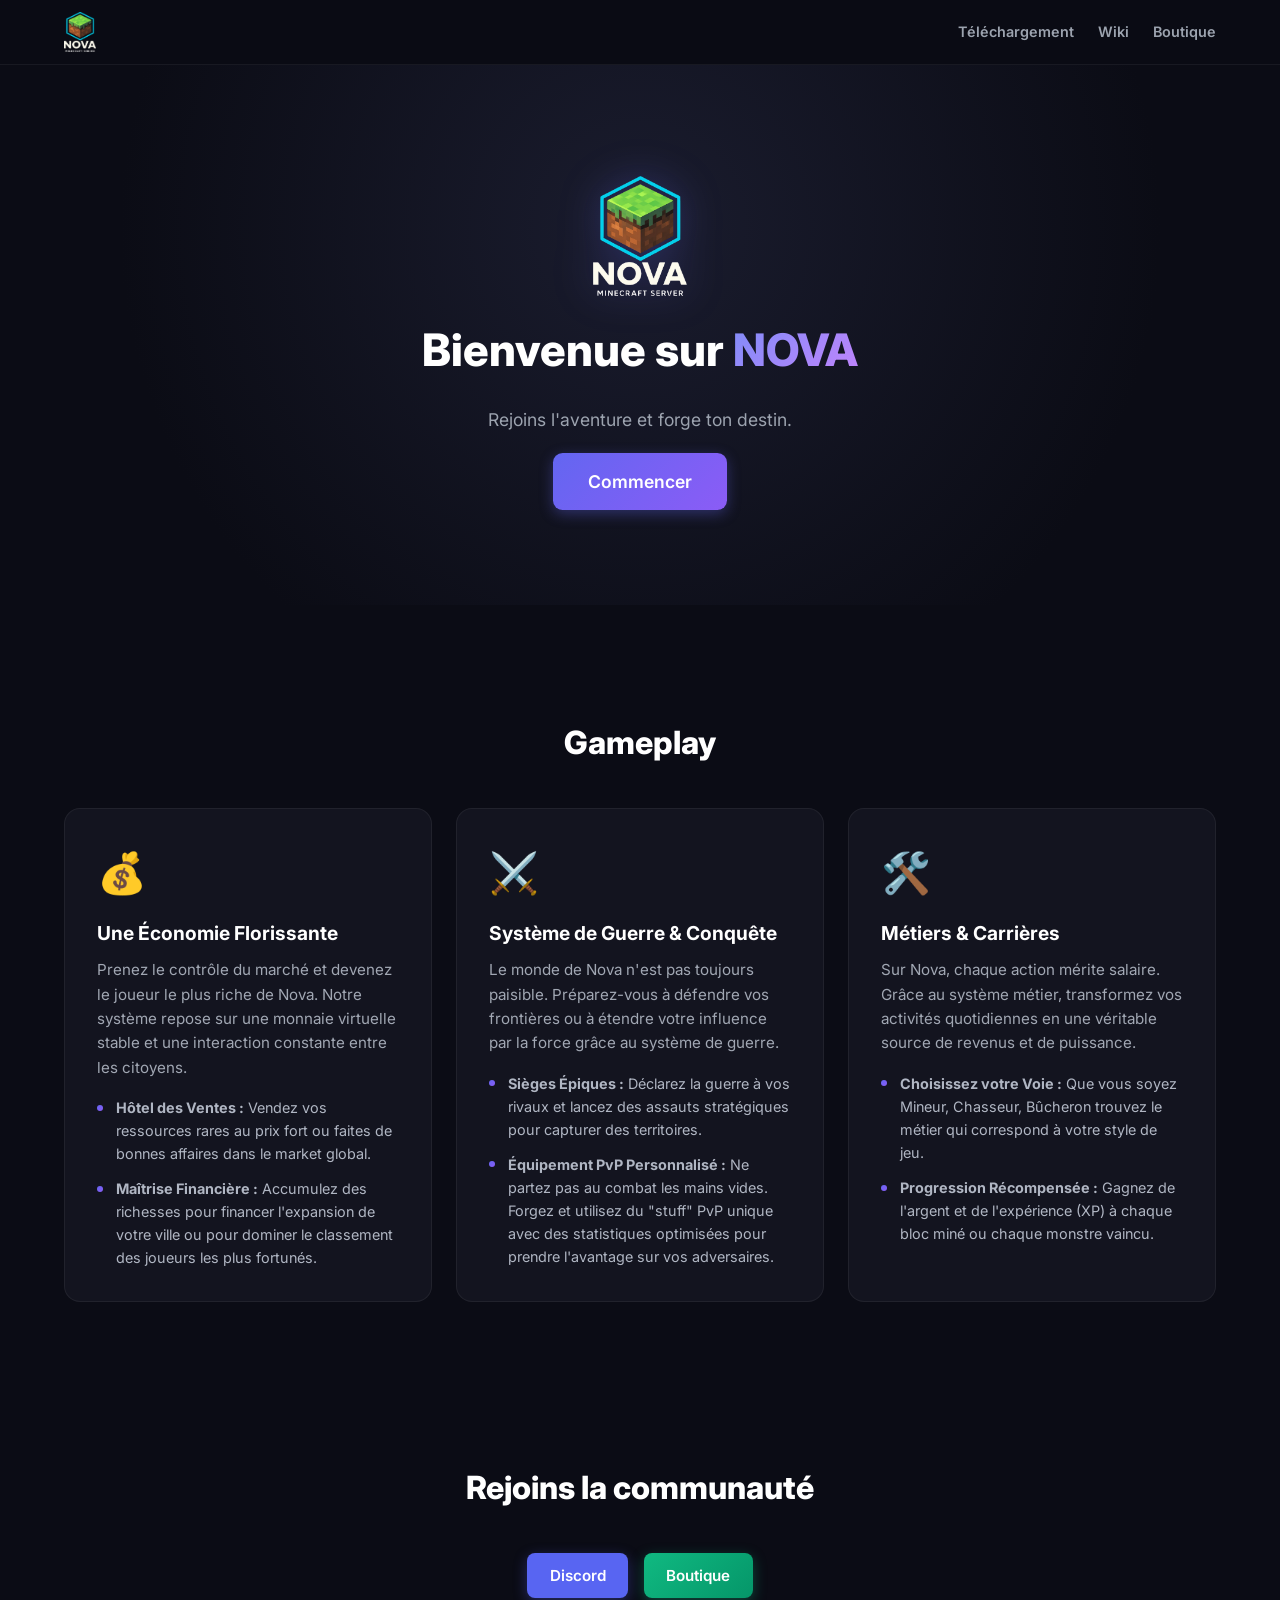
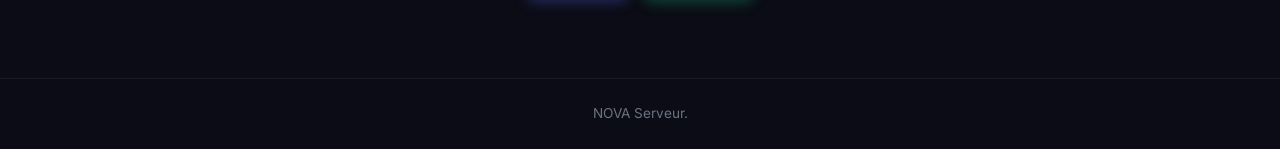
==== index.html @ e37d6893 "Add files via upload" ====
<!DOCTYPE html>
<html lang="fr">
<head>
    <meta charset="UTF-8">
    <meta name="viewport" content="width=device-width, initial-scale=1.0">
    <title>NOVA - Serveur</title>
    <link rel="stylesheet" href="style.css">
    <link href="https://fonts.googleapis.com/css2?family=Inter:wght@400;600;800&display=swap" rel="stylesheet">
</head>
<body>
    <header class="header">
        <nav class="nav container">
            <a href="index.html" class="logo-link">
                <img src="Logo%20Nova.png" alt="Logo NOVA" class="logo-img">
            </a>
            <div class="nav-links">
                <a href="telechargement.html" class="nav-link">Téléchargement</a>
                <a href="wiki.html" class="nav-link">Wiki</a>
                <a href="#" class="nav-link">Boutique</a>
            </div>
        </nav>
    </header>

    <main>
        <section class="hero">
            <div class="hero-content">
                <img src="Logo%20Nova.png" alt="Logo NOVA" class="hero-logo">
                <h1 class="hero-title">Bienvenue sur <span class="accent">NOVA</span></h1>
                <p class="hero-subtitle">Rejoins l'aventure et forge ton destin.</p>
                <a href="telechargement.html" class="btn btn-primary btn-large">Commencer</a>
            </div>
        </section>

        <section class="features container">
            <h2 class="section-title">Gameplay</h2>
            <div class="cards">
                <article class="card">
                    <div class="card-icon">💰</div>
                    <h3 class="card-title">Une Économie Florissante</h3>
                    <p class="card-desc">Prenez le contrôle du marché et devenez le joueur le plus riche de Nova. Notre système repose sur une monnaie virtuelle stable et une interaction constante entre les citoyens.</p>
                    <ul class="card-list">
                        <li><strong>Hôtel des Ventes :</strong> Vendez vos ressources rares au prix fort ou faites de bonnes affaires dans le market global.</li>
                        <li><strong>Maîtrise Financière :</strong> Accumulez des richesses pour financer l'expansion de votre ville ou pour dominer le classement des joueurs les plus fortunés.</li>
                    </ul>
                </article>

                <article class="card">
                    <div class="card-icon">⚔️</div>
                    <h3 class="card-title">Système de Guerre & Conquête</h3>
                    <p class="card-desc">Le monde de Nova n'est pas toujours paisible. Préparez-vous à défendre vos frontières ou à étendre votre influence par la force grâce au système de guerre.</p>
                    <ul class="card-list">
                        <li><strong>Sièges Épiques :</strong> Déclarez la guerre à vos rivaux et lancez des assauts stratégiques pour capturer des territoires.</li>
                        <li><strong>Équipement PvP Personnalisé :</strong> Ne partez pas au combat les mains vides. Forgez et utilisez du "stuff" PvP unique avec des statistiques optimisées pour prendre l'avantage sur vos adversaires.</li>
                    </ul>
                </article>

                <article class="card">
                    <div class="card-icon">🛠️</div>
                    <h3 class="card-title">Métiers & Carrières</h3>
                    <p class="card-desc">Sur Nova, chaque action mérite salaire. Grâce au système métier, transformez vos activités quotidiennes en une véritable source de revenus et de puissance.</p>
                    <ul class="card-list">
                        <li><strong>Choisissez votre Voie :</strong> Que vous soyez Mineur, Chasseur, Bûcheron trouvez le métier qui correspond à votre style de jeu.</li>
                        <li><strong>Progression Récompensée :</strong> Gagnez de l'argent et de l'expérience (XP) à chaque bloc miné ou chaque monstre vaincu.</li>
                    </ul>
                </article>
            </div>
        </section>

        <section class="socials container">
            <h2 class="section-title">Rejoins la communauté</h2>
            <div class="social-buttons">
                <a href="https://discord.gg/uJ5PJA3yca" target="_blank" rel="noopener noreferrer" class="btn btn-discord">
                    Discord
                </a>
                <a href="#" class="btn btn-shop">
                    Boutique
                </a>
            </div>
        </section>
    </main>

    <footer class="footer">
        <p>NOVA Serveur.</p>
    </footer>
</body>
</html>
---- style.css ----
/* Reset & Base */
*, *::before, *::after {
    box-sizing: border-box;
    margin: 0;
    padding: 0;
}

html {
    scroll-behavior: smooth;
}

body {
    font-family: 'Inter', sans-serif;
    background-color: #0b0c15;
    color: #e2e4ea;
    line-height: 1.6;
}

a {
    color: inherit;
    text-decoration: none;
}

/* Container */
.container {
    width: 90%;
    max-width: 1200px;
    margin-left: auto;
    margin-right: auto;
}

/* Header */
.header {
    background: rgba(11, 12, 21, 0.85);
    backdrop-filter: blur(10px);
    border-bottom: 1px solid rgba(255, 255, 255, 0.06);
    position: sticky;
    top: 0;
    z-index: 100;
}

.nav {
    display: flex;
    align-items: center;
    justify-content: space-between;
    padding: 0.75rem 0;
}

.logo-link {
    display: flex;
    align-items: center;
}

.logo-img {
    height: 40px;
    width: auto;
}

.nav-links {
    display: flex;
    gap: 1.5rem;
}

.nav-link {
    font-weight: 600;
    font-size: 0.9rem;
    color: #9ca3af;
    transition: color 0.2s ease;
}

.nav-link:hover,
.nav-link.active {
    color: #ffffff;
}

/* Buttons */
.btn {
    display: inline-flex;
    align-items: center;
    justify-content: center;
    padding: 0.65rem 1.4rem;
    border-radius: 0.5rem;
    font-weight: 600;
    font-size: 0.95rem;
    cursor: pointer;
    border: none;
    transition: transform 0.15s ease, box-shadow 0.2s ease, background-color 0.2s ease;
}

.btn:hover {
    transform: translateY(-2px);
}

.btn-primary {
    background: linear-gradient(135deg, #6366f1 0%, #8b5cf6 100%);
    color: #fff;
    box-shadow: 0 4px 14px rgba(99, 102, 241, 0.35);
}

.btn-primary:hover {
    box-shadow: 0 6px 20px rgba(99, 102, 241, 0.5);
}

.btn-large {
    padding: 0.9rem 2.2rem;
    font-size: 1.1rem;
    border-radius: 0.6rem;
}

.btn-discord {
    background: #5865f2;
    color: #fff;
    box-shadow: 0 4px 14px rgba(88, 101, 242, 0.35);
}

.btn-discord:hover {
    background: #4752c4;
    box-shadow: 0 6px 20px rgba(88, 101, 242, 0.5);
}

.btn-shop {
    background: linear-gradient(135deg, #10b981 0%, #059669 100%);
    color: #fff;
    box-shadow: 0 4px 14px rgba(16, 185, 129, 0.35);
}

.btn-shop:hover {
    box-shadow: 0 6px 20px rgba(16, 185, 129, 0.5);
}

.btn-install {
    background: linear-gradient(135deg, #6366f1 0%, #8b5cf6 100%);
    color: #fff;
    box-shadow: 0 4px 14px rgba(99, 102, 241, 0.35);
}

.btn-install:hover {
    box-shadow: 0 6px 20px rgba(99, 102, 241, 0.5);
}

/* Hero */
.hero {
    display: flex;
    align-items: center;
    justify-content: center;
    text-align: center;
    padding: 5rem 1rem 4rem;
    min-height: 60vh;
    background: radial-gradient(circle at 50% 30%, #1a1c2e 0%, #0b0c15 70%);
}

.hero-content {
    display: flex;
    flex-direction: column;
    align-items: center;
    gap: 1.2rem;
}

.hero-logo {
    height: 120px;
    width: auto;
    filter: drop-shadow(0 0 20px rgba(99, 102, 241, 0.3));
}

.hero-title {
    font-size: 2.8rem;
    font-weight: 800;
    color: #fff;
}

.accent {
    background: linear-gradient(135deg, #818cf8 0%, #c084fc 100%);
    -webkit-background-clip: text;
    -webkit-text-fill-color: transparent;
    background-clip: text;
}

.hero-subtitle {
    font-size: 1.1rem;
    color: #9ca3af;
    max-width: 480px;
}

/* Section titles */
.section-title {
    text-align: center;
    font-size: 2rem;
    font-weight: 800;
    margin-bottom: 2.5rem;
    margin-top: 3rem;
    color: #fff;
}

.page-title {
    text-align: center;
    font-size: 2.4rem;
    font-weight: 800;
    color: #fff;
    margin-top: 2rem;
}

.page-subtitle {
    text-align: center;
    color: #9ca3af;
    margin-bottom: 2.5rem;
}

/* Features / Cards */
.features {
    padding: 4rem 0;
}

.cards {
    display: grid;
    grid-template-columns: repeat(auto-fit, minmax(300px, 1fr));
    gap: 1.5rem;
}

.card {
    background: #13141f;
    border: 1px solid rgba(255, 255, 255, 0.06);
    border-radius: 1rem;
    padding: 2rem;
    transition: transform 0.2s ease, box-shadow 0.2s ease;
}

.card:hover {
    transform: translateY(-4px);
    box-shadow: 0 10px 30px rgba(0, 0, 0, 0.3);
    border-color: rgba(99, 102, 241, 0.2);
}

.card-icon {
    font-size: 2.5rem;
    margin-bottom: 0.8rem;
}

.card-title {
    font-size: 1.2rem;
    font-weight: 700;
    color: #fff;
    margin-bottom: 0.6rem;
}

.card-desc {
    font-size: 0.95rem;
    color: #a1a7b3;
    margin-bottom: 1rem;
}

.card-list {
    list-style: none;
    display: flex;
    flex-direction: column;
    gap: 0.75rem;
}

.card-list li {
    font-size: 0.9rem;
    color: #b0b6c3;
    position: relative;
    padding-left: 1.2rem;
}

.card-list li::before {
    content: '';
    position: absolute;
    left: 0;
    top: 0.55rem;
    width: 6px;
    height: 6px;
    border-radius: 50%;
    background: linear-gradient(135deg, #6366f1, #8b5cf6);
}

/* Socials */
.socials {
    padding: 3rem 0 5rem;
    text-align: center;
}

.social-buttons {
    display: flex;
    justify-content: center;
    gap: 1rem;
    flex-wrap: wrap;
}

/* Downloads page */
.downloads {
    padding: 3rem 0 5rem;
}

.platforms {
    display: grid;
    grid-template-columns: repeat(auto-fit, minmax(260px, 1fr));
    gap: 1.5rem;
}

.platform-card {
    background: #13141f;
    border: 1px solid rgba(255, 255, 255, 0.06);
    border-radius: 1rem;
    padding: 2rem;
    text-align: center;
    display: flex;
    flex-direction: column;
    align-items: center;
    gap: 0.8rem;
    transition: transform 0.2s ease, box-shadow 0.2s ease;
}

.platform-card:hover {
    transform: translateY(-4px);
    box-shadow: 0 10px 30px rgba(0, 0, 0, 0.3);
    border-color: rgba(99, 102, 241, 0.2);
}

.platform-icon {
    color: #818cf8;
    margin-bottom: 0.4rem;
    display: flex;
    align-items: center;
    justify-content: center;
}

.platform-icon img {
    width: 48px;
    height: 48px;
    object-fit: contain;
}

.apple-logo {
    filter: brightness(0) invert(1);
}

.platform-title {
    font-size: 1.25rem;
    font-weight: 700;
    color: #fff;
}

.platform-desc {
    font-size: 0.9rem;
    color: #9ca3af;
    margin-bottom: 0.4rem;
}

/* Footer */
.footer {
    border-top: 1px solid rgba(255, 255, 255, 0.06);
    padding: 1.5rem 0;
    text-align: center;
    color: #6b7280;
    font-size: 0.85rem;
}

/* Responsive */
@media (max-width: 768px) {
    .hero {
        min-height: 50vh;
        padding: 3rem 1rem 2.5rem;
    }

    .hero-logo {
        height: 90px;
    }

    .hero-title {
        font-size: 2rem;
    }

    .page-title {
        font-size: 1.8rem;
    }

    .cards {
        grid-template-columns: 1fr;
    }

    .nav {
        padding: 0.6rem 0;
    }

    .logo-img {
        height: 32px;
    }
}

/* Tabs */
.tabs {
    display: flex;
    justify-content: center;
    gap: 0.5rem;
    margin-bottom: 2rem;
}

.tab-btn {
    background: #13141f;
    color: #9ca3af;
    border: 1px solid rgba(255, 255, 255, 0.08);
    padding: 0.7rem 2rem;
    border-radius: 0.6rem;
    font-weight: 600;
    font-size: 0.95rem;
    cursor: pointer;
    transition: all 0.2s ease;
    font-family: 'Inter', sans-serif;
}

.tab-btn:hover {
    background: #1a1b29;
    color: #fff;
}

.tab-btn.active {
    background: linear-gradient(135deg, #6366f1 0%, #8b5cf6 100%);
    color: #fff;
    border-color: transparent;
    box-shadow: 0 4px 14px rgba(99, 102, 241, 0.35);
}

.tab-content {
    display: none;
    animation: fadeIn 0.3s ease;
}

.tab-content.active {
    display: block;
}

@keyframes fadeIn {
    from { opacity: 0; transform: translateY(8px); }
    to   { opacity: 1; transform: translateY(0); }
}

/* Wiki Layout */
.wiki-hero {
    text-align: center;
    padding: 3rem 1rem 1rem;
    background: radial-gradient(circle at 50% 30%, #1a1c2e 0%, #0b0c15 70%);
}

.wiki-layout {
    display: grid;
    grid-template-columns: 1fr 260px;
    gap: 3rem;
    padding: 2rem 0 5rem;
    align-items: start;
}

.wiki-content {
    min-width: 0;
}

.wiki-section {
    background: #13141f;
    border: 1px solid rgba(255, 255, 255, 0.06);
    border-radius: 1rem;
    padding: 2.5rem;
}

.wiki-section-title {
    font-size: 1.5rem;
    font-weight: 800;
    color: #fff;
    margin-bottom: 1rem;
}

.wiki-intro {
    color: #a1a7b3;
    font-size: 0.95rem;
    margin-bottom: 2rem;
    padding-bottom: 1.5rem;
    border-bottom: 1px solid rgba(255, 255, 255, 0.06);
}

.rule-block {
    margin-bottom: 2rem;
}

.rule-block:last-child {
    margin-bottom: 0;
}

.rule-title {
    font-size: 1.1rem;
    font-weight: 700;
    color: #c084fc;
    margin-bottom: 0.8rem;
}

.rule-list {
    list-style: none;
    display: flex;
    flex-direction: column;
    gap: 0.6rem;
}

.rule-list li {
    font-size: 0.92rem;
    color: #b0b6c3;
    position: relative;
    padding-left: 1.2rem;
}

.rule-list li::before {
    content: '';
    position: absolute;
    left: 0;
    top: 0.55rem;
    width: 6px;
    height: 6px;
    border-radius: 50%;
    background: linear-gradient(135deg, #6366f1, #8b5cf6);
}

.wiki-text {
    font-size: 0.92rem;
    color: #b0b6c3;
    margin-bottom: 0.8rem;
}

/* Wiki Sidebar */
.wiki-sidebar {
    position: sticky;
    top: 90px;
}

.wiki-sidebar-inner {
    background: #13141f;
    border: 1px solid rgba(255, 255, 255, 0.06);
    border-radius: 1rem;
    padding: 1.5rem;
}

.wiki-sidebar-title {
    font-size: 1rem;
    font-weight: 700;
    color: #fff;
    margin-bottom: 1rem;
}

.wiki-nav {
    display: flex;
    flex-direction: column;
    gap: 0.4rem;
}

.wiki-nav-link {
    font-size: 0.88rem;
    color: #9ca3af;
    padding: 0.4rem 0.6rem;
    border-radius: 0.4rem;
    transition: all 0.15s ease;
}

.wiki-nav-link:hover {
    background: rgba(99, 102, 241, 0.1);
    color: #fff;
}

.wiki-nav-link.sub {
    padding-left: 1.2rem;
    font-size: 0.82rem;
}

@media (max-width: 768px) {
    .wiki-layout {
        grid-template-columns: 1fr;
    }

    .wiki-sidebar {
        position: relative;
        top: 0;
        order: -1;
    }

    .wiki-section {
        padding: 1.5rem;
    }
}

/* Wiki Table */
.table-wrapper {
    overflow-x: auto;
    border-radius: 0.6rem;
    border: 1px solid rgba(255, 255, 255, 0.06);
}

.wiki-table {
    width: 100%;
    border-collapse: collapse;
    font-size: 0.9rem;
}

.wiki-table thead {
    background: linear-gradient(135deg, #6366f1 0%, #8b5cf6 100%);
}

.wiki-table th {
    padding: 0.8rem 1rem;
    text-align: left;
    font-weight: 600;
    color: #fff;
}

.wiki-table td {
    padding: 0.7rem 1rem;
    color: #b0b6c3;
    border-bottom: 1px solid rgba(255, 255, 255, 0.04);
}

.wiki-table tbody tr:nth-child(even) {
    background: rgba(255, 255, 255, 0.02);
}

.wiki-table tbody tr:hover {
    background: rgba(99, 102, 241, 0.08);
}
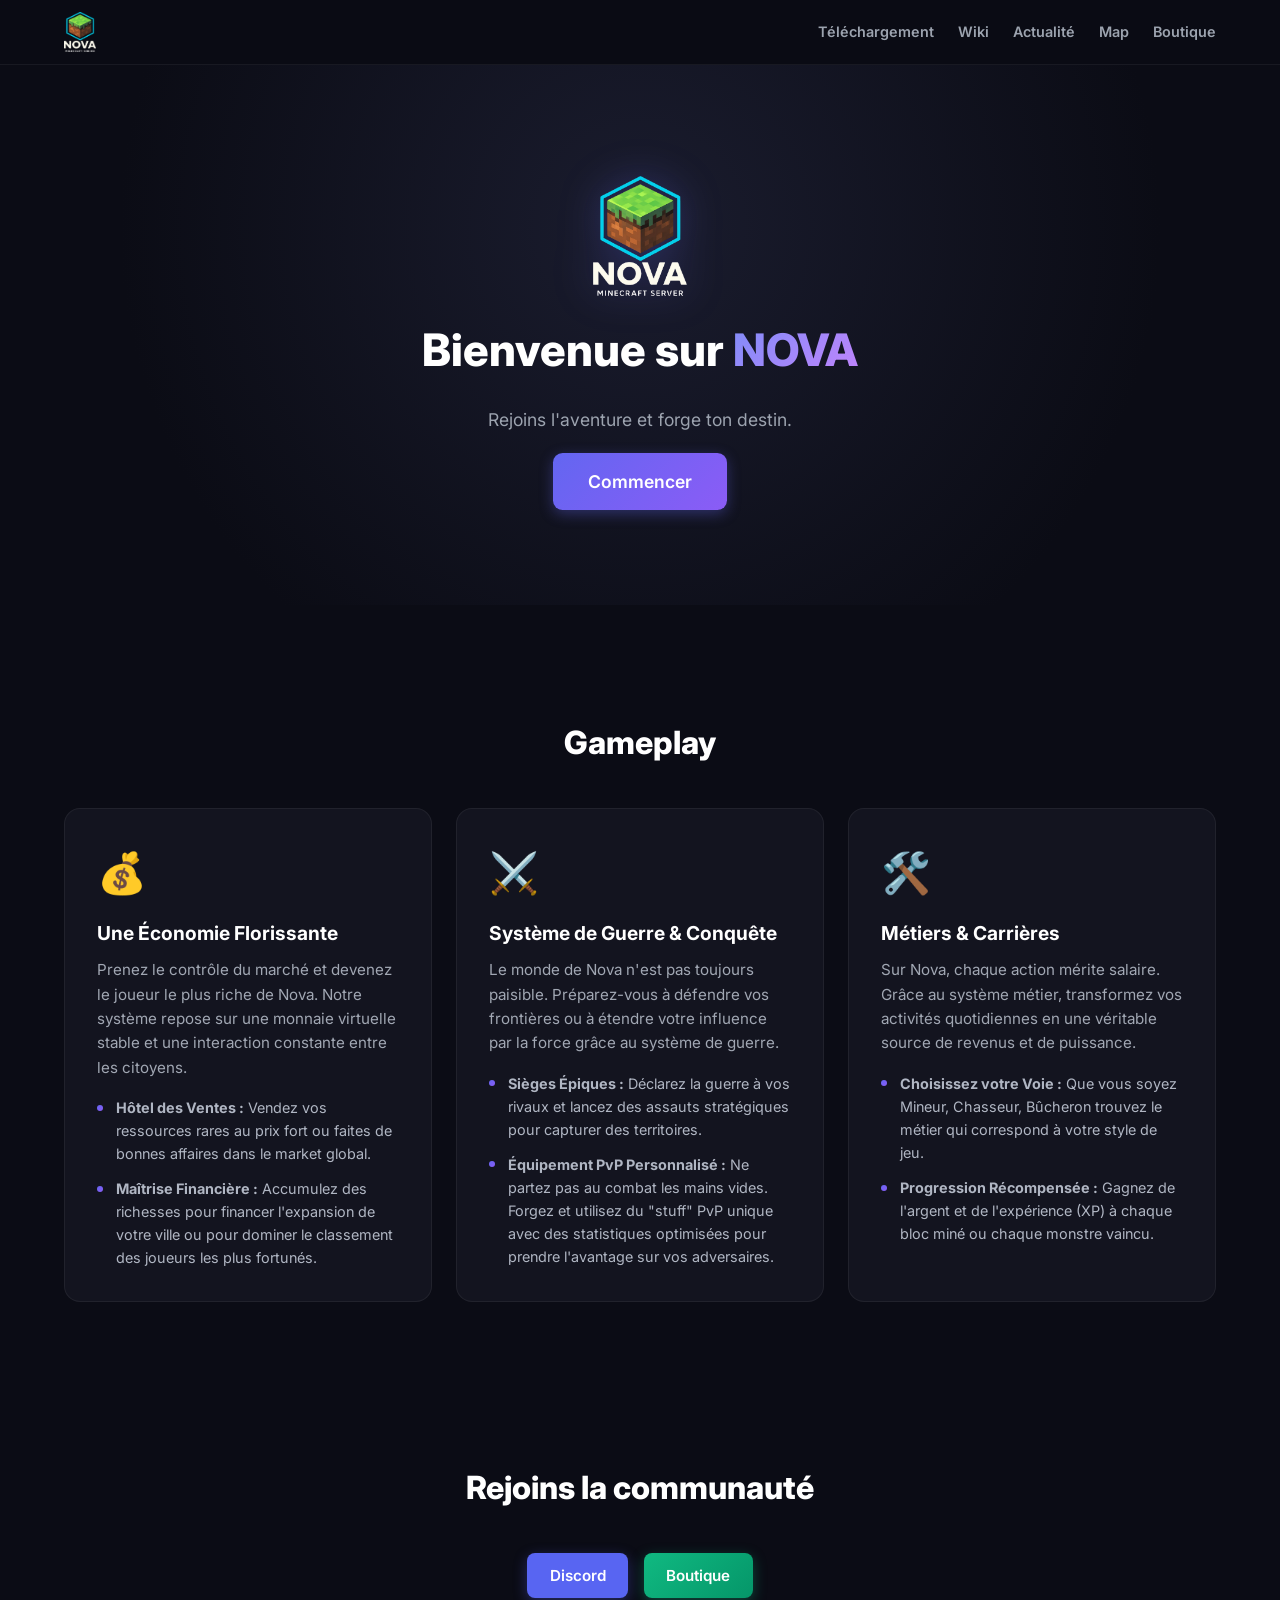
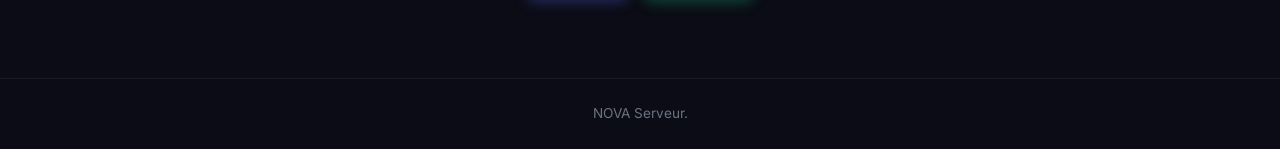
==== commit b3bc36f5: "Add files via upload" ====
--- a/index.html
+++ b/index.html
@@ -16,7 +16,9 @@
             <div class="nav-links">
                 <a href="telechargement.html" class="nav-link">Téléchargement</a>
                 <a href="wiki.html" class="nav-link">Wiki</a>
-                <a href="#" class="nav-link">Boutique</a>
+                <a href="actualite.html" class="nav-link">Actualité</a>
+                <a href="map.html" class="nav-link">Map</a>
+                <a href="boutique.html" class="nav-link">Boutique</a>
             </div>
         </nav>
     </header>
--- a/style.css
+++ b/style.css
@@ -59,6 +59,7 @@
 .nav-links {
     display: flex;
     gap: 1.5rem;
+    margin-left: auto;
 }
 
 .nav-link {
@@ -524,7 +525,7 @@
 /* Wiki Sidebar */
 .wiki-sidebar {
     position: sticky;
-    top: 90px;
+    top: 120px;
 }
 
 .wiki-sidebar-inner {
@@ -618,3 +619,96 @@
 .wiki-table tbody tr:hover {
     background: rgba(99, 102, 241, 0.08);
 }
+
+/* Actuality Page */
+.actuality-hero {
+    text-align: center;
+    padding: 4rem 0 3rem;
+    background: linear-gradient(135deg, rgba(99, 102, 241, 0.1) 0%, rgba(139, 92, 246, 0.1) 100%);
+    border-bottom: 1px solid rgba(255, 255, 255, 0.06);
+}
+
+.actuality-content {
+    padding: 4rem 0;
+}
+
+.actuality-image-container {
+    display: flex;
+    justify-content: center;
+    align-items: center;
+}
+
+.actuality-image {
+    max-width: 70%;
+    height: auto;
+    border-radius: 1rem;
+    box-shadow: 0 25px 50px -12px rgba(0, 0, 0, 0.5);
+    animation: float 6s ease-in-out infinite, glow 3s ease-in-out infinite alternate;
+}
+
+@keyframes float {
+    0%, 100% {
+        transform: translateY(0px);
+    }
+    50% {
+        transform: translateY(-20px);
+    }
+}
+
+@keyframes glow {
+    0% {
+        box-shadow: 0 25px 50px -12px rgba(99, 102, 241, 0.3);
+    }
+    100% {
+        box-shadow: 0 25px 50px -12px rgba(139, 92, 246, 0.6);
+    }
+}
+
+/* Map Page */
+.map-hero {
+    text-align: center;
+    padding: 4rem 0 3rem;
+    background: linear-gradient(135deg, rgba(99, 102, 241, 0.1) 0%, rgba(139, 92, 246, 0.1) 100%);
+    border-bottom: 1px solid rgba(255, 255, 255, 0.06);
+}
+
+.map-content {
+    padding: 2rem 0;
+}
+
+.map-iframe-container {
+    width: 100%;
+    height: 80vh;
+    border-radius: 1rem;
+    overflow: hidden;
+    border: 1px solid rgba(255, 255, 255, 0.06);
+    box-shadow: 0 25px 50px -12px rgba(0, 0, 0, 0.5);
+}
+
+.map-iframe {
+    width: 100%;
+    height: 100%;
+    border: none;
+}
+
+/* Boutique Page */
+.boutique-hero {
+    text-align: center;
+    padding: 4rem 0 3rem;
+    background: linear-gradient(135deg, rgba(99, 102, 241, 0.1) 0%, rgba(139, 92, 246, 0.1) 100%);
+    border-bottom: 1px solid rgba(255, 255, 255, 0.06);
+}
+
+.boutique-content {
+    padding: 4rem 0;
+}
+
+.boutique-message {
+    text-align: center;
+    font-size: 1.5rem;
+    color: #b0b6c3;
+    padding: 3rem;
+    background: rgba(255, 255, 255, 0.02);
+    border-radius: 1rem;
+    border: 1px solid rgba(255, 255, 255, 0.06);
+}
